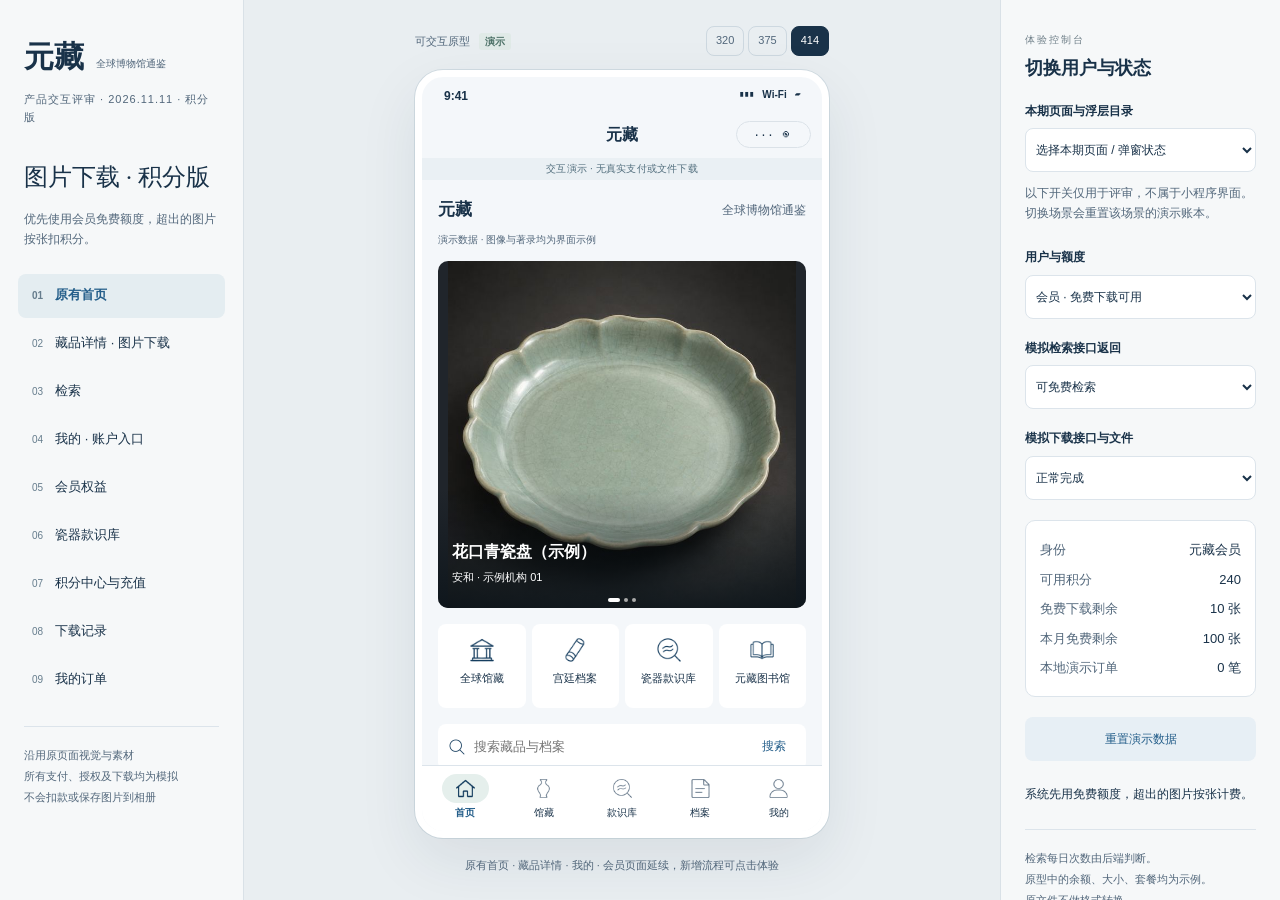
==== yuancang-points-marks/index.html @ 89948615 "Publish both Yuancang download and marks prototypes" ====
<!doctype html>
<html lang="zh-CN" data-edition="points">
<head>
  <meta charset="utf-8"><meta name="viewport" content="width=device-width,initial-scale=1,viewport-fit=cover">
  <title>元藏 · 下载与积分交互原型</title>
  <link rel="stylesheet" href="styles.css">
</head>
<body>
  <aside class="review-nav">
    <div class="brand">元藏<span>全球博物馆通鉴</span></div>
    <div class="edition">产品交互评审 · 2026.11.11 · 积分版</div>
    <h1>图片下载 · 积分版</h1>
    <p>优先使用会员免费额度，超出的图片按张扣积分。</p>
    <nav id="review-links" aria-label="原型页面"></nav>
    <div class="review-note">沿用原页面视觉与素材<br>所有支付、授权及下载均为模拟<br>不会扣款或保存图片到相册</div>
  </aside>
  <main class="preview-stage">
    <div class="stage-toolbar"><span>可交互原型 <b>演示</b></span><div class="widths" aria-label="预览宽度"><button data-width="320">320</button><button data-width="375">375</button><button data-width="414" class="selected">414</button></div><button class="mobile-settings" data-action="settings">切换状态</button></div>
    <div class="phone" id="phone">
      <div class="statusbar"><span>9:41</span><span class="status-signal">▮▮▮ &nbsp; Wi-Fi &nbsp; ▰</span></div>
      <header id="app-header"></header>
      <div class="prototype-ribbon">交互演示 · 无真实支付或文件下载</div>
      <div id="screen" class="screen" tabindex="-1"></div>
      <nav id="tabbar" aria-label="小程序导航"></nav>
      <div id="overlay-root"></div>
      <div id="toast" role="status" aria-live="polite"></div>
    </div>
    <div class="stage-caption">原有首页 · 藏品详情 · 我的 · 会员页面延续，新增流程可点击体验</div>
  </main>
  <aside class="review-panel">
    <div class="eyebrow">体验控制台</div><h2>切换用户与状态</h2>
    <label for="review-scene">本期页面与浮层目录</label><select id="review-scene"></select>


    <p>以下开关仅用于评审，不属于小程序界面。切换场景会重置该场景的演示账本。</p>
    <label for="scenario">用户与额度</label><select id="scenario">
      <option value="guest">未登录</option>
      <option value="paid">普通注册用户 · 积分足够</option><option value="poor">普通注册用户 · 积分不足</option>
      <option value="member-month">会员 · 本月免费已用完</option><option value="member-low">会员 · 日/月仅剩 1 张</option><option value="member-low-poor">会员 · 仅剩 1 张且积分不足</option><option value="member">会员 · 免费下载可用</option><option value="member-paid">会员 · 免费用完，积分足够</option><option value="member-poor">会员 · 免费用完，积分不足</option>
    </select>
    <label for="search-state">模拟检索接口返回</label><select id="search-state"><option value="free">可免费检索</option><option value="points">免费额度已用完</option><option value="error">接口获取失败</option><option value="empty">检索成功 · 暂无结果（免费）</option></select>
    <label for="download-state">模拟下载接口与文件</label><select id="download-state"><option value="success">正常完成</option><option value="partial">所选图片失败 · 本次不扣费</option><option value="unsupported">原文件无法保存 · 本次失败</option><option value="error">下载信息获取失败</option><option value="empty">暂无图片</option><option value="blocked">来源未开放下载</option><option value="settling">全部成功 · 结算回执延迟</option></select>
    <div id="account-summary" class="account-summary"></div>
    <button class="review-button" data-action="reset">重置演示数据</button>
    <div class="inspector" id="inspector"></div>
    <div class="review-note">检索每日次数由后端判断。<br>原型中的余额、大小、套餐均为示例。<br>原文件不做格式转换。</div>
  </aside>
  <script type="module" src="app.mjs"></script>
</body>
</html>
---- yuancang-points-marks/styles.css ----
:root{--ink:#193249;--muted:#52677b;--primary:#245e8a;--line:#dce4eb;--celadon:#789e95;--bg:#f4f7fa;--phone-width:414px;color:var(--ink);font-family:-apple-system,BlinkMacSystemFont,'PingFang SC','Microsoft YaHei',sans-serif;font-size:14px;line-height:1.65}
*{box-sizing:border-box}body{margin:0;background:#e9eef1;display:grid;grid-template-columns:244px minmax(360px,1fr) 280px;min-height:100vh}button,input,select{font:inherit}button{cursor:pointer;color:inherit;border:0;background:white;min-height:44px;border-radius:8px;padding:10px 14px;line-height:1.45}button:disabled{cursor:not-allowed;opacity:.5}button:focus-visible,a:focus-visible,input:focus-visible,select:focus-visible{outline:3px solid #739fbc;outline-offset:2px}input,select{border:1px solid var(--line);color:var(--ink);min-width:0;background:white;border-radius:8px;padding:10px 12px;min-height:44px}h1,h2,h3,p{margin:0}h2{font-size:20px;line-height:1.5}h3{font-size:16px}img{max-width:100%;display:block}a{color:var(--primary)}
.review-nav,.review-panel{padding:32px 24px;background:#f6f8f9;min-width:0}.review-nav{border-right:1px solid #d9e1e7}.brand{font-family:serif;font-size:30px;font-weight:600;display:flex;align-items:baseline;gap:12px}.brand span{font:10px sans-serif;color:var(--muted)}.edition{font-size:11px;letter-spacing:1px;margin:8px 0 32px;color:var(--muted)}.review-nav h1{font:24px/1.6 serif;margin-bottom:14px}.review-nav p,.review-panel p{font-size:12px;color:var(--muted);margin:12px 0 24px}.review-nav nav{display:grid;gap:4px;margin:24px -6px}.review-nav nav button{display:flex;align-items:center;text-align:left;gap:12px;background:transparent;font-size:13px}.review-nav nav button.selected{background:#e4edf1;color:var(--primary);font-weight:600}.review-nav nav small{font-size:10px;color:#667d8d}.review-note{font-size:11px;color:var(--muted);line-height:1.9;margin-top:24px;border-top:1px solid var(--line);padding-top:18px}.review-panel{border-left:1px solid #d9e1e7}.eyebrow{letter-spacing:2px;color:#71818a;font-size:10px;margin-bottom:6px}.review-panel h2{font-size:18px}.review-panel label{display:block;font-size:12px;margin:20px 0 7px;font-weight:600}.review-panel select{width:100%;font-size:12px;padding:10px 6px}.review-button{width:100%;background:#e7eff5;font-size:12px;color:var(--primary)}.account-summary{margin:20px 0;background:#fff;padding:14px;border:1px solid var(--line);border-radius:10px;font-size:12px}.account-summary .kv{padding:4px 0}.inspector{font-size:12px;margin-top:24px}.inspector ul{padding-left:16px;color:var(--muted)}.preview-stage{padding:26px 24px;display:flex;flex-direction:column;align-items:center;min-width:0}.stage-toolbar{display:flex;gap:12px;align-items:center;justify-content:space-between;width:min(100%,var(--phone-width));font-size:11px;color:var(--muted);margin-bottom:14px}.stage-toolbar b{background:#e0eae7;color:#4b7066;font-size:10px;padding:3px 6px;border-radius:3px;margin-left:6px}.widths{display:flex;gap:4px}.widths button{padding:4px 9px;min-height:30px;font-size:11px;background:transparent;border:1px solid #cdd8e0}.widths button.selected{background:var(--ink);color:white;border-color:var(--ink)}.mobile-settings{display:none}.stage-caption{font-size:11px;color:var(--muted);margin-top:18px;text-align:center;max-width:414px}
.phone{width:var(--phone-width);height:min(850px,calc(100vh - 126px));min-height:570px;background:var(--bg);border-radius:28px;border:7px solid #fff;box-shadow:0 22px 60px #19324916,0 0 0 1px #d1dce2;position:relative;display:flex;flex-direction:column;overflow:hidden;isolation:isolate}.statusbar{display:flex;justify-content:space-between;padding:10px 22px 5px;font-size:12px;font-weight:600;flex-shrink:0}.status-signal{font-size:10px}.app-nav{height:46px;display:grid;grid-template-columns:80px 1fr 80px;align-items:center;padding:0 6px;gap:3px;flex-shrink:0}.nav-title{text-align:center;font-size:16px;font-weight:600;white-space:nowrap;overflow:hidden;text-overflow:ellipsis}.nav-left{display:flex}.icon-button{width:36px;min-height:44px;padding:10px 8px;display:flex;align-items:center;justify-content:center;background:transparent;flex-shrink:0}.capsule{border:1px solid #dbe2e8;border-radius:18px;font-size:14px;letter-spacing:3px;padding:1px 7px;text-align:center;margin-right:5px}.prototype-ribbon{color:#536f7e;background:#eaf0f4;font-size:10px;text-align:center;padding:3px 5px;flex-shrink:0;letter-spacing:.2px}.screen{flex:1;overflow:auto;min-height:0;overscroll-behavior:contain;scrollbar-width:thin}.page{padding:16px 16px 28px;overflow-wrap:anywhere}.icon{width:22px;height:22px;object-fit:contain;flex-shrink:0}.row{display:flex;align-items:center;gap:10px}.between{justify-content:space-between}.flex{flex:1;min-width:0}.gap{margin-top:16px}.small-gap{margin-top:8px}.muted,.caption{color:var(--muted)}.caption{font-size:12px;line-height:1.6}.micro{font-size:10px;color:var(--muted)}.heading{font-size:17px;font-weight:600}.title{font-size:21px;line-height:1.5;font-weight:600}.lead{font:28px/1.5 serif}.panel{border-radius:12px;background:white;padding:16px}.primary{background:var(--primary);color:#fff}.secondary{background:#e7eff5;color:var(--primary)}.plain{background:transparent}.danger{color:#a33335;background:#fff1f1}.block{width:100%}.small{font-size:12px;min-height:40px;padding:8px 12px}.button-row{display:flex;gap:10px}.button-row>button{flex:1;min-width:0}.button-row .icon{width:18px;height:18px}.button-with-icon{display:flex;align-items:center;justify-content:center;gap:6px}.divider{height:1px;background:var(--line);margin:16px 0}.tag{font-size:11px;color:var(--primary);background:#e9f0f6;padding:3px 9px;border-radius:20px;display:inline-flex;align-items:center;gap:5px}.tag.green{color:#416b60;background:#e7f0ec}.tag.warn{color:#825e2c;background:#f8efe1}.clamp2{display:-webkit-box;-webkit-line-clamp:2;-webkit-box-orient:vertical;overflow:hidden}.notice{font-size:12px;line-height:1.7;background:#edf2f6;color:#486176;border-radius:8px;padding:12px}.notice.warm{background:#f6f2e9;color:#79623d}.inline-link{color:var(--primary);background:transparent;font-size:12px;padding:6px 0}.kv{display:flex;justify-content:space-between;gap:16px;padding:9px 0;font-size:13px}.kv>span:first-child{color:var(--muted);flex-shrink:0}.kv>span:last-child{text-align:right;overflow-wrap:anywhere}.fields .kv{border-bottom:1px solid var(--line)}.fields .kv>span:first-child{width:65px}.fields .kv>span:last-child{text-align:left;flex:1}.section-head{display:flex;align-items:center;justify-content:space-between;margin:22px 0 12px}.section-head h3{font-size:15px}.empty{padding:44px 12px;text-align:center;color:var(--muted)}.empty .icon{margin:0 auto 16px;width:40px;height:40px;opacity:.6}.empty h3{color:var(--ink);font-size:16px;margin-bottom:6px}.empty button{margin-top:20px}.badge{font-size:10px;background:#e5eeeb;color:#426c60;border-radius:4px;padding:2px 5px}.tabs{display:flex;border-bottom:1px solid var(--line);gap:4px}.tabs button{background:transparent;border-radius:0;flex:1;min-width:0;font-size:13px;padding:10px 5px;position:relative}.tabs button.active{color:var(--primary);font-weight:600}.tabs button.active:after{content:'';height:2px;background:var(--primary);position:absolute;bottom:0;left:20%;right:20%}.sticky-action{position:sticky;bottom:0;padding:12px 16px max(12px,env(safe-area-inset-bottom));border-top:1px solid var(--line);background:#f9fbfc;z-index:2}.sticky-action .caption{margin-bottom:8px}.sticky-action button{width:100%}
#tabbar{flex-shrink:0;background:#fff;border-top:1px solid var(--line);display:flex;padding:4px 4px 10px;z-index:3}#tabbar:empty{display:none}#tabbar button{flex:1;display:flex;flex-direction:column;align-items:center;gap:3px;padding:4px 0 0;border-radius:0;font-size:10px;background:transparent}#tabbar .icon-wrap{padding:3px 12px;border-radius:15px}#tabbar .active{color:var(--primary);font-weight:600}#tabbar .active .icon-wrap{background:#e5efec}#tabbar .icon{width:23px;height:23px}
.hero{position:relative;background:#20252b;aspect-ratio:1.06;border-radius:10px;overflow:hidden;margin:12px 0}.hero>img{width:100%;height:100%;object-fit:contain}.hero-caption{position:absolute;bottom:0;left:0;right:0;color:white;background:linear-gradient(transparent,#0c141ad9);padding:50px 14px 20px}.hero-caption strong{display:block;font-size:16px}.hero-caption span{font-size:11px}.hero-dots{position:absolute;bottom:6px;left:0;right:0;display:flex;gap:4px;justify-content:center}.hero-dots i{width:4px;height:4px;border-radius:10px;background:#aaa}.hero-dots i:first-child{width:12px;background:white}.entries{display:grid;grid-template-columns:repeat(4,minmax(0,1fr));gap:6px;margin:16px 0}.entry{display:flex;flex-direction:column;align-items:center;gap:7px;padding:12px 2px;font-size:11px;position:relative;min-height:84px}.entry .icon{width:28px;height:28px}.entry small{font-size:9px;color:#726647}.searchbar{display:flex;background:white;border-radius:8px;align-items:center;padding:0 9px;border:1px solid transparent}.searchbar input{border:0;flex:1;width:0;padding:8px;background:transparent;font-size:13px}.searchbar button{padding:6px;min-width:44px;font-size:12px;color:var(--primary)}.searchbar .icon{width:18px;height:18px}.words{display:flex;gap:8px;align-items:center;margin:8px 0 14px}.words button{font-size:11px;color:var(--primary);background:#e8eff5;border-radius:20px;min-height:32px;padding:4px 14px}.value-card{border:1px solid #cbd6d9;border-radius:12px;background:#fbfcfa;padding:18px;overflow:hidden}.value-top{min-height:126px;position:relative}.value-top img{position:absolute;width:150px;right:-14px;top:-5px;opacity:.65}.value-brand{font:600 20px serif;position:relative}.value-title{font:600 25px/1.45 serif;margin-top:12px;position:relative}.metrics{display:grid;grid-template-columns:1fr 1fr;border-top:1px solid #c7d6d4;margin-top:12px}.metric{text-align:center;display:flex;flex-direction:column;padding:14px 4px;border-bottom:1px solid #c7d6d4;font-size:12px}.metric:nth-child(odd){border-right:1px solid #c7d6d4}.metric strong{font:600 25px/1.4 serif}.member-card{margin-top:14px}.member-card button{flex-shrink:0}.card-grid{display:grid;grid-template-columns:repeat(2,minmax(0,1fr));gap:12px}.collection-card{padding:0;text-align:left;overflow:hidden;border-radius:9px;min-width:0}.collection-card .media{aspect-ratio:1;position:relative;background:#e8eff5}.collection-card .media img{width:100%;height:100%;object-fit:cover}.collection-card .body{padding:10px 9px}.collection-card .body strong{font-size:13px;line-height:1.5;min-height:39px}.collection-card .body p{font-size:10px;color:var(--muted);margin:5px 0}.collection-card .tag{font-size:10px;padding:2px 8px}.filter-row{display:flex;gap:4px;margin:10px 0;align-items:center}.filter-row button{font-size:11px;background:transparent;padding:8px 5px;flex:1;white-space:nowrap}.filter-row .icon{width:16px;height:16px}.results-note{font-size:11px;color:var(--muted);margin:12px 0;display:flex;justify-content:space-between;align-items:center}.results-note button{padding:4px;min-height:32px;font-size:11px;background:transparent}.detail-photo{aspect-ratio:1;background:#20252b;border-radius:8px;overflow:hidden;position:relative;display:flex;align-items:center;justify-content:center}.detail-photo>img{width:100%;height:100%;object-fit:contain}.detail-photo button{position:absolute;bottom:10px;right:10px;border:1px solid #ffffff66;color:white;background:#18252cbd;font-size:11px;min-height:36px;padding:8px 12px}.thumbnails{display:flex;gap:10px;margin:14px 0}.thumb{padding:0;background:transparent;width:64px;font-size:10px;overflow:hidden;border:1px solid transparent;border-radius:5px}.thumb.selected{border-color:var(--primary)}.thumb img{aspect-ratio:1;object-fit:cover}.thumb span{display:block;padding:3px}.download-entry{background:#e7eff5;border:1px solid #d4e2ed;border-radius:10px;padding:12px 14px;width:100%;text-align:left;display:flex;justify-content:space-between;align-items:center;gap:10px;margin:18px 0}.download-entry strong{font-size:15px}.download-entry .caption{font-size:11px;margin-top:3px}.download-symbol{width:23px;height:23px;flex-shrink:0}.lock-gate{background:#e7eff5;border-radius:10px;text-align:center;padding:20px 12px;margin-top:18px}.lock-gate .icon{margin:0 auto 8px}.lock-gate button{margin-top:12px}.avatar{width:48px;height:48px;background:#e9f0f5;border-radius:50%;display:grid;place-items:center}.avatar .icon{width:30px;height:30px}.asset-card{background:white;border:1px solid #dce6ec;border-radius:12px;padding:18px;margin-top:16px}.balance{font-family:Georgia,serif;font-size:36px;line-height:1.2;font-weight:500;overflow-wrap:anywhere}.balance small{font:12px sans-serif;color:var(--muted)}.asset-card .balance{margin:9px 0}.quota-line{border-top:1px solid var(--line);padding-top:12px;margin-top:12px;font-size:12px}.menu-row{display:flex;align-items:center;justify-content:space-between;width:100%;border-bottom:1px solid var(--line);padding:13px 0;background:transparent;border-radius:0;text-align:left;font-size:14px}.menu-row:last-child{border-bottom:0}.menu-row .icon{width:16px;height:16px}.ledger-row{display:flex;gap:12px;padding:16px 0;border-bottom:1px solid var(--line);align-items:flex-start;font-size:13px}.ledger-row .amount{font-weight:600;white-space:nowrap}.ledger-row .positive{color:#527f6e}.ledger-row .caption{font-size:10px;margin-top:3px}.recharge-grid{display:grid;grid-template-columns:repeat(3,minmax(0,1fr));gap:10px;margin:20px 0 16px}.recharge-choice{border:1px solid var(--line);padding:16px 4px;text-align:center}.recharge-choice strong{display:block;font-size:23px;font-family:Georgia,serif;font-weight:500}.recharge-choice small{font-size:10px;display:block;margin-top:4px;color:var(--muted)}.recharge-choice.active{border-color:var(--primary);background:#edf3f7;box-shadow:inset 0 0 0 1px var(--primary)}.input-label{display:block;font-size:13px;margin:14px 0 8px}.custom-amount{display:flex;gap:12px;align-items:center;border:1px solid var(--line);background:white;border-radius:8px;padding:0 14px}.custom-amount input{flex:1;width:0;border:0;padding-left:0}.form-error{font-size:12px;color:#a33335;min-height:22px;margin-top:6px}.agreement-check{display:flex;align-items:flex-start;gap:8px;font-size:12px;margin-top:20px;color:var(--muted)}.agreement-check input{min-height:20px;flex-shrink:0;width:18px;height:18px;margin:2px 0;accent-color:var(--primary)}.agreement-check button{display:inline;min-height:0;padding:0;background:transparent;color:var(--primary);font-size:12px}.benefits-grid{display:grid;grid-template-columns:1.2fr 1fr 1fr;gap:8px;padding:12px 0;border-bottom:1px solid var(--line);align-items:center;font-size:12px}.benefits-grid span:last-child{color:var(--primary)}.benefits-grid.header{font-weight:600;font-size:12px}.plan{width:100%;padding:16px;text-align:left;border:1px solid transparent;margin-top:12px}.plan.active{border-color:var(--primary);background:#fafdff}.plan-price{font:30px Georgia,serif;margin:10px 0}.circle-check{width:20px;height:20px;border:1px solid #c7d4de;border-radius:50%;text-align:center;font-size:12px}.plan.active .circle-check{background:var(--primary);color:white;border-color:var(--primary)}.order-card,.task-card{margin-top:12px;background:white;border-radius:10px;padding:16px}.order-card h3{font-size:14px}.order-card .kv{padding:5px 0;font-size:12px}.order-card .caption{font-size:10px}.order-card button{margin-top:10px;width:100%;font-size:12px;background:#f0f5f8}.result-mark{margin:22px auto 18px;width:58px;height:58px;border-radius:50%;background:#e4eeea;display:grid;place-items:center;color:#50786b;font-size:28px}.result-mark.error{background:#fae9e8;color:#a45a50}.result-mark.pending{background:#e7eff5;color:var(--primary)}.result-title{text-align:center;margin-bottom:8px}.result-description{text-align:center;color:var(--muted);font-size:13px;margin-bottom:24px}.progress-track{height:7px;background:#e5edf1;border-radius:9px;overflow:hidden;margin:12px 0}.progress-fill{height:100%;background:var(--primary);border-radius:9px;transition:width .18s linear}.progress-fill.failed{background:#b27b5c}.task-thumb{width:48px;height:48px;object-fit:cover;border-radius:6px}.file-row{padding:12px 0;border-bottom:1px solid var(--line);font-size:12px;display:flex;gap:12px;align-items:center}.file-row .file-format{width:38px;padding:9px 0;border-radius:5px;background:#edf2f6;text-align:center;font-size:10px}.file-row .caption{font-size:10px}.progress-number{font:38px/1.3 Georgia,serif}.progress-number small{font:15px sans-serif}.task-footer{font-size:11px;margin-top:12px;color:var(--muted)}.viewer{background:#17232b;min-height:100%;color:white;padding:18px 0;text-align:center}.viewer-image{overflow:auto;height:390px;display:flex;align-items:center;justify-content:center}.viewer-image img{max-width:none;width:100%;object-fit:contain}.viewer .caption{color:#c7d5df}.viewer button{background:#ffffff1c;color:#fff;margin:12px 4px}.saved-label{color:#4f7b6f;font-size:11px}.archive-item{margin-top:12px}.archive-item h3{font-size:15px}.archive-item p{font-size:12px;color:var(--muted);margin:8px 0}
.overlay{position:absolute;inset:0;background:#142c4266;z-index:10;display:flex;align-items:flex-end;justify-content:center;padding-top:50px}.overlay.center{align-items:center;padding:18px}.sheet{background:#fff;border-radius:18px 18px 0 0;width:100%;max-height:100%;display:flex;flex-direction:column;box-shadow:0 -8px 32px #19324915;overflow:hidden;animation:sheet-in .18s ease-out}.sheet-header{display:flex;align-items:center;justify-content:space-between;padding:16px 16px 10px;gap:10px;flex-shrink:0}.sheet-header h2{font-size:18px}.sheet-header .icon-button{margin:-6px -6px -6px 0}.sheet-body{padding:0 20px 20px;overflow:auto;min-height:0}.sheet-footer{padding:12px 20px max(18px,env(safe-area-inset-bottom));border-top:1px solid var(--line);background:#fff;flex-shrink:0}.sheet-footer>button{width:100%}.modal{border-radius:16px;max-height:100%;width:100%;background:#fff;box-shadow:0 8px 32px #1932491f;overflow:auto}.modal .sheet-body{font-size:13px}.modal .sheet-footer{padding:14px 16px 18px}.quote-object{display:flex;align-items:center;gap:12px;background:#f4f7fa;padding:10px;border-radius:8px;margin:2px 0 12px}.quote-object img{width:50px;height:50px;object-fit:cover;border-radius:5px}.quote-object strong{font-size:13px;line-height:1.5}.quote-object .caption{font-size:11px}.quote-price{display:flex;justify-content:space-between;align-items:baseline;border-top:1px solid var(--line);padding:14px 0;margin-top:8px}.quote-price strong{font:28px Georgia,serif}.quote-price small{font:12px sans-serif}.sheet .notice{margin-top:12px}.sheet .caption{font-size:11px}.authorization-symbol{margin:8px auto 16px;width:54px;height:54px;display:grid;place-items:center;background:#edf3f7;border-radius:14px}.authorization-symbol .icon{width:30px;height:30px}#toast{position:absolute;left:20px;right:20px;bottom:94px;margin:auto;max-width:310px;width:max-content;background:#172e43ec;color:white;border-radius:9px;padding:10px 16px;font-size:12px;z-index:30;text-align:center;pointer-events:none;display:none}#toast.show{display:block}.spinner{width:22px;height:22px;border:2px solid #d6e1e7;border-top-color:var(--primary);border-radius:50%;animation:spin .8s linear infinite;margin:0 auto 12px}.loading-box{text-align:center;padding:30px 12px;color:var(--muted);font-size:13px}.filter-section{margin:18px 0}.filter-options{display:grid;grid-template-columns:repeat(3,minmax(0,1fr));gap:8px;margin-top:10px}.filter-options button{background:#f2f6f9;font-size:12px;padding:10px 3px}.filter-options button.active{background:#e4eef3;border:1px solid var(--primary);color:var(--primary)}.selected-tags{display:flex;flex-wrap:wrap;gap:6px;margin:10px 0}.selected-tags button{min-height:30px}.alphabet-list{display:grid;grid-template-columns:28px 1fr;gap:8px;max-height:230px;overflow:auto}.alphabet-index{display:flex;flex-direction:column;gap:2px;position:sticky;top:0;align-self:start}.alphabet-index button{padding:0;min-height:30px;color:var(--primary);font-size:11px;background:#eaf1f5}.check-option{display:flex;width:100%;align-items:center;justify-content:space-between;padding:12px 4px;border-bottom:1px solid var(--line);border-radius:0;text-align:left;font-size:12px}.check-option input{width:17px;height:17px;min-height:0;accent-color:var(--primary);pointer-events:none}.letter-heading{font-size:12px;color:#7a8b97;padding:5px 0}.screen:has(.viewer){background:#17232b}.review-panel.mobile-open{display:block;position:fixed;inset:0 0 0 auto;width:min(330px,100%);overflow:auto;z-index:100;box-shadow:-40px 0 0 100vw #182c4466}.review-panel.mobile-open:before{content:'点击「切换状态」关闭';font-size:11px;color:var(--muted)}
/* Progress updates must not replay entry animations or move the review workspace. */
.sheet{animation:none}
@media(min-width:651px){body{height:100vh;overflow:hidden}.review-nav,.review-panel{height:100vh;overflow:auto}.preview-stage{height:100vh}.phone{min-height:0;flex-shrink:1}.stage-toolbar,.stage-caption{flex-shrink:0}}
@keyframes spin{to{transform:rotate(360deg)}}@media(prefers-reduced-motion:reduce){*{animation:none!important;transition:none!important}}
@media(max-width:1120px){body{grid-template-columns:200px minmax(340px,1fr) 240px}.review-nav,.review-panel{padding:24px 18px}.review-nav h1{font-size:21px}.preview-stage{padding:20px 14px}.brand{font-size:26px;display:block}.brand span{display:block}.phone{height:calc(100vh - 116px)}}
@media(max-width:900px){body{grid-template-columns:minmax(340px,1fr) 250px}.review-nav{display:none}.phone{height:calc(100vh - 116px)}}
@media(max-width:650px){body{display:block;background:var(--bg)}.review-panel{display:none}.preview-stage{padding:0}.stage-toolbar{width:100%;padding:6px 12px;margin:0;height:42px;background:#e9eff3}.widths{display:none}.mobile-settings{display:block;min-height:30px;font-size:11px;padding:5px 8px;background:#dce7ee}.phone{width:100%;height:calc(100dvh - 42px);min-height:0;border:0;border-radius:0;box-shadow:none}.stage-caption{display:none}.statusbar{display:none}.page{padding-top:14px}.review-panel.mobile-open{padding-top:52px}.mobile-settings{position:relative;z-index:101}.overlay{padding-top:25px}}
.image-package-link{display:block;font-size:12px;margin-top:10px;padding:10px;background:#e7eff5;border-radius:8px;text-align:center;text-decoration:none}
/* Export mode renders complete pages at 414 CSS px / 2x raster density. */
body.capture-mode{display:block;width:414px;height:auto;overflow:visible;background:var(--bg);zoom:2}
.capture-mode .review-nav,.capture-mode .review-panel,.capture-mode .stage-toolbar,.capture-mode .stage-caption{display:none!important}
.capture-mode .preview-stage{display:block;padding:0;width:414px;height:auto}
.capture-mode .phone{width:414px;min-height:896px;height:auto;max-height:none;border:0;border-radius:0;box-shadow:none;display:flex;overflow:hidden}
.capture-mode .statusbar{display:flex}.capture-mode .screen{overflow:visible;flex:none;min-height:680px}.capture-mode .page{padding:20px 20px 28px}
.capture-mode .sticky-action{position:static}.capture-mode #tabbar{margin-top:auto}
.capture-mode #capture-label{font-size:11px;line-height:1.5;padding:12px 20px;color:#52677b;background:#e6edf2;border-bottom:1px solid #d5dfe6}
.capture-overlay .phone{height:896px;min-height:896px}.capture-overlay .screen{overflow:hidden;height:780px;flex:1}
.capture-overlay .overlay{padding-top:70px}.capture-overlay .sheet,.capture-overlay .modal{max-height:none;flex-shrink:0}
.capture-overlay .sheet-body{overflow:visible;flex-shrink:0}.capture-mode #toast{display:none!important}
.capture-mode :focus-visible{outline:none}
.capture-mode.capture-toast #toast.show{display:block!important}
.download-modes{display:grid;grid-template-columns:1fr 1fr;gap:8px}
.download-modes button{border:1px solid #d5dfe6;background:#f5f8fa;color:#52677b;font-size:13px;padding:12px 6px}
.download-modes button.active{border-color:#254b69;background:#e7eff5;color:#183b56;font-weight:600}
.image-picker{display:grid;gap:10px;margin:12px 0}
.pick-image{display:flex;align-items:center;gap:12px;border:1px solid #d5dfe6;border-radius:10px;padding:10px;cursor:pointer;background:#fff}
.pick-image.checked{border-color:#254b69;background:#f3f7fa}
.pick-image>img{width:64px;height:70px;object-fit:contain;background:#f3f5f6;border-radius:5px;flex-shrink:0}
.pick-info{display:flex;flex-direction:column;gap:3px;min-width:0;flex:1}
.pick-info strong{font-size:13px;overflow-wrap:anywhere}
.pick-image input{width:22px;height:22px;flex-shrink:0;accent-color:#254b69}
.pick-image.unavailable{background:#f0f1f2;color:#89929a;cursor:not-allowed}
.pick-image.unavailable img{filter:grayscale(1);opacity:.45}
.quota-summary .kv{padding:4px 0;font-size:12px}
.quota-summary .form-error:empty{display:none}
.sheet-footer .primary.block{margin-top:10px}
.download-modes button:disabled{opacity:.4;cursor:not-allowed}
.quota-counts{display:flex;flex-wrap:wrap;gap:4px 16px;margin:5px 0 8px;font-size:13px;line-height:1.5}
.quota-counts span{white-space:nowrap}
.marks-frame{display:block;width:100%;height:100%;border:0}
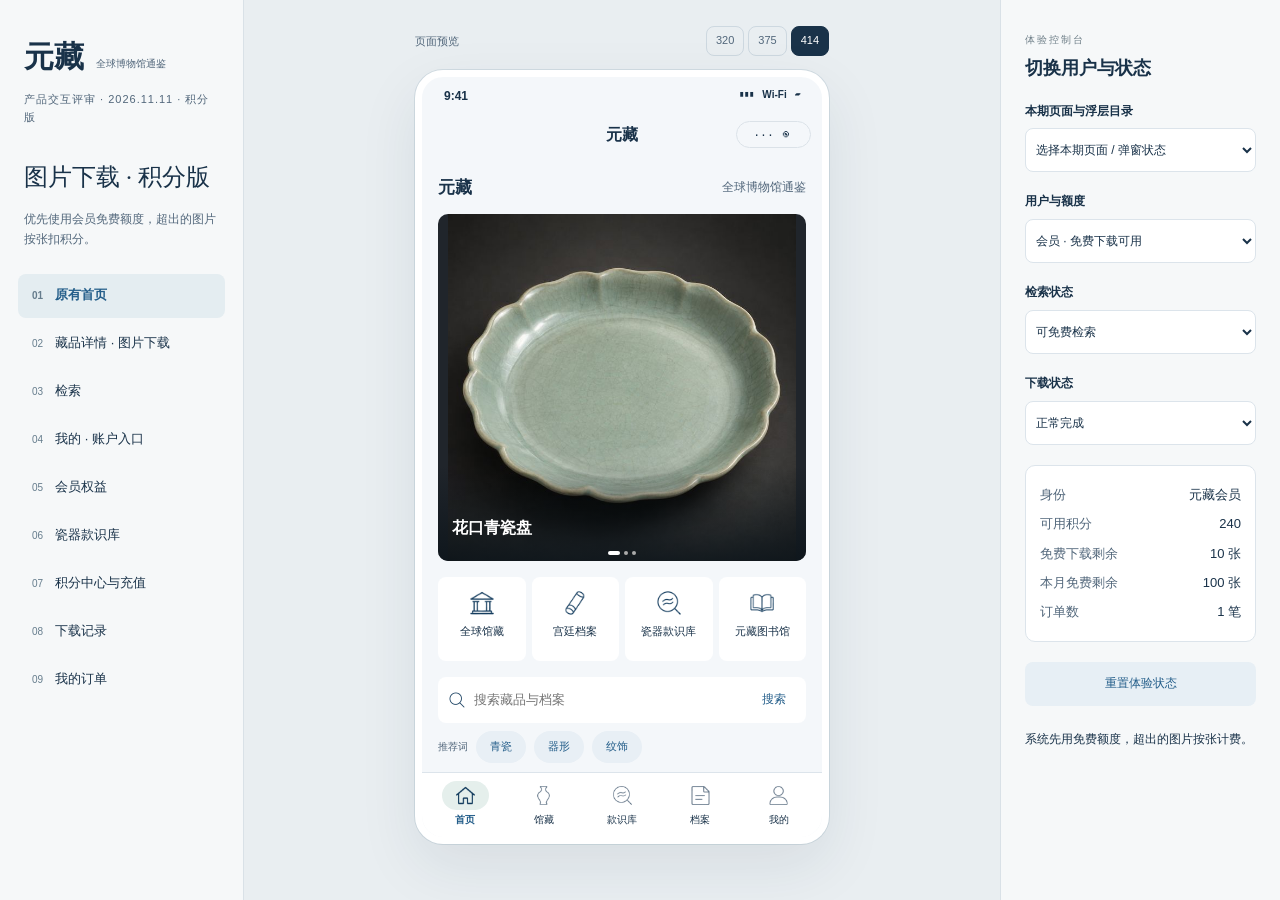
==== commit 8660bf37: "Refine product copy and add marks library visibility controls" ====
--- a/yuancang-points-marks/index.html
+++ b/yuancang-points-marks/index.html
@@ -1,50 +1,45 @@
-<!doctype html>
-<html lang="zh-CN" data-edition="points">
-<head>
-  <meta charset="utf-8"><meta name="viewport" content="width=device-width,initial-scale=1,viewport-fit=cover">
-  <title>元藏 · 下载与积分交互原型</title>
-  <link rel="stylesheet" href="styles.css">
-</head>
-<body>
-  <aside class="review-nav">
-    <div class="brand">元藏<span>全球博物馆通鉴</span></div>
-    <div class="edition">产品交互评审 · 2026.11.11 · 积分版</div>
-    <h1>图片下载 · 积分版</h1>
-    <p>优先使用会员免费额度，超出的图片按张扣积分。</p>
-    <nav id="review-links" aria-label="原型页面"></nav>
-    <div class="review-note">沿用原页面视觉与素材<br>所有支付、授权及下载均为模拟<br>不会扣款或保存图片到相册</div>
-  </aside>
-  <main class="preview-stage">
-    <div class="stage-toolbar"><span>可交互原型 <b>演示</b></span><div class="widths" aria-label="预览宽度"><button data-width="320">320</button><button data-width="375">375</button><button data-width="414" class="selected">414</button></div><button class="mobile-settings" data-action="settings">切换状态</button></div>
-    <div class="phone" id="phone">
-      <div class="statusbar"><span>9:41</span><span class="status-signal">▮▮▮ &nbsp; Wi-Fi &nbsp; ▰</span></div>
-      <header id="app-header"></header>
-      <div class="prototype-ribbon">交互演示 · 无真实支付或文件下载</div>
-      <div id="screen" class="screen" tabindex="-1"></div>
-      <nav id="tabbar" aria-label="小程序导航"></nav>
-      <div id="overlay-root"></div>
-      <div id="toast" role="status" aria-live="polite"></div>
-    </div>
-    <div class="stage-caption">原有首页 · 藏品详情 · 我的 · 会员页面延续，新增流程可点击体验</div>
-  </main>
-  <aside class="review-panel">
-    <div class="eyebrow">体验控制台</div><h2>切换用户与状态</h2>
-    <label for="review-scene">本期页面与浮层目录</label><select id="review-scene"></select>
-
-
-    <p>以下开关仅用于评审，不属于小程序界面。切换场景会重置该场景的演示账本。</p>
-    <label for="scenario">用户与额度</label><select id="scenario">
-      <option value="guest">未登录</option>
-      <option value="paid">普通注册用户 · 积分足够</option><option value="poor">普通注册用户 · 积分不足</option>
-      <option value="member-month">会员 · 本月免费已用完</option><option value="member-low">会员 · 日/月仅剩 1 张</option><option value="member-low-poor">会员 · 仅剩 1 张且积分不足</option><option value="member">会员 · 免费下载可用</option><option value="member-paid">会员 · 免费用完，积分足够</option><option value="member-poor">会员 · 免费用完，积分不足</option>
-    </select>
-    <label for="search-state">模拟检索接口返回</label><select id="search-state"><option value="free">可免费检索</option><option value="points">免费额度已用完</option><option value="error">接口获取失败</option><option value="empty">检索成功 · 暂无结果（免费）</option></select>
-    <label for="download-state">模拟下载接口与文件</label><select id="download-state"><option value="success">正常完成</option><option value="partial">所选图片失败 · 本次不扣费</option><option value="unsupported">原文件无法保存 · 本次失败</option><option value="error">下载信息获取失败</option><option value="empty">暂无图片</option><option value="blocked">来源未开放下载</option><option value="settling">全部成功 · 结算回执延迟</option></select>
-    <div id="account-summary" class="account-summary"></div>
-    <button class="review-button" data-action="reset">重置演示数据</button>
-    <div class="inspector" id="inspector"></div>
-    <div class="review-note">检索每日次数由后端判断。<br>原型中的余额、大小、套餐均为示例。<br>原文件不做格式转换。</div>
-  </aside>
-  <script type="module" src="app.mjs"></script>
-</body>
-</html>
+<!doctype html>
+<html lang="zh-CN" data-edition="points">
+<head>
+  <meta charset="utf-8"><meta name="viewport" content="width=device-width,initial-scale=1,viewport-fit=cover">
+  <title>元藏 · 全球博物馆通鉴</title>
+  <link rel="stylesheet" href="styles.css">
+</head>
+<body>
+  <aside class="review-nav">
+    <div class="brand">元藏<span>全球博物馆通鉴</span></div>
+    <div class="edition">产品交互评审 · 2026.11.11 · 积分版</div>
+    <h1>图片下载 · 积分版</h1>
+    <p>优先使用会员免费额度，超出的图片按张扣积分。</p>
+    <nav id="review-links" aria-label="页面目录"></nav>
+  </aside>
+  <main class="preview-stage">
+    <div class="stage-toolbar"><span>页面预览</span><div class="widths" aria-label="预览宽度"><button data-width="320">320</button><button data-width="375">375</button><button data-width="414" class="selected">414</button></div><button class="mobile-settings" data-action="settings">切换状态</button></div>
+    <div class="phone" id="phone">
+      <div class="statusbar"><span>9:41</span><span class="status-signal">▮▮▮ &nbsp; Wi-Fi &nbsp; ▰</span></div>
+      <header id="app-header"></header>
+      <div id="screen" class="screen" tabindex="-1"></div>
+      <nav id="tabbar" aria-label="小程序导航"></nav>
+      <div id="overlay-root"></div>
+      <div id="toast" role="status" aria-live="polite"></div>
+    </div>
+  </main>
+  <aside class="review-panel">
+    <div class="eyebrow">体验控制台</div><h2>切换用户与状态</h2>
+    <label for="review-scene">本期页面与浮层目录</label><select id="review-scene"></select>
+
+
+    <label for="scenario">用户与额度</label><select id="scenario">
+      <option value="guest">未登录</option>
+      <option value="paid">普通注册用户 · 积分足够</option><option value="poor">普通注册用户 · 积分不足</option>
+      <option value="member-month">会员 · 本月免费已用完</option><option value="member-low">会员 · 日/月仅剩 1 张</option><option value="member-low-poor">会员 · 仅剩 1 张且积分不足</option><option value="member">会员 · 免费下载可用</option><option value="member-paid">会员 · 免费用完，积分足够</option><option value="member-poor">会员 · 免费用完，积分不足</option>
+    </select>
+    <label for="search-state">检索状态</label><select id="search-state"><option value="free">可免费检索</option><option value="points">免费额度已用完</option><option value="error">接口获取失败</option><option value="empty">检索成功 · 暂无结果（免费）</option></select>
+    <label for="download-state">下载状态</label><select id="download-state"><option value="success">正常完成</option><option value="partial">所选图片失败 · 本次不扣费</option><option value="unsupported">原文件无法保存 · 本次失败</option><option value="error">下载信息获取失败</option><option value="empty">暂无图片</option><option value="blocked">来源未开放下载</option><option value="settling">全部成功 · 结算回执延迟</option></select>
+    <div id="account-summary" class="account-summary"></div>
+    <button class="review-button" data-action="reset">重置体验状态</button>
+    <div class="inspector" id="inspector"></div>
+  </aside>
+  <script type="module" src="app.mjs?v=5"></script>
+</body>
+</html>
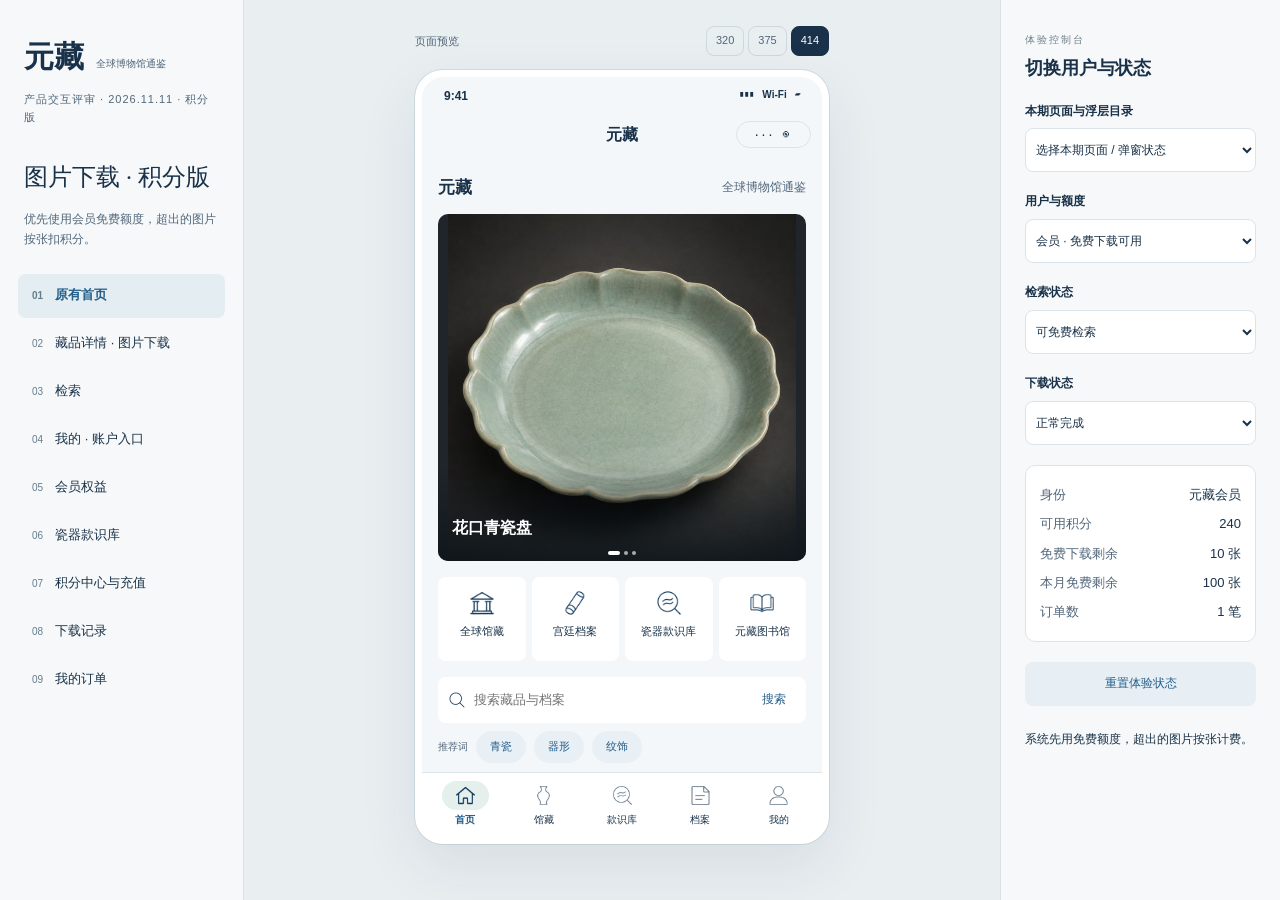
==== commit 0df15529: "Unify marks library cards and add collection search" ====
--- a/yuancang-points-marks/index.html
+++ b/yuancang-points-marks/index.html
@@ -40,6 +40,6 @@
     <button class="review-button" data-action="reset">重置体验状态</button>
     <div class="inspector" id="inspector"></div>
   </aside>
-  <script type="module" src="app.mjs?v=5"></script>
+  <script type="module" src="app.mjs?v=6"></script>
 </body>
 </html>
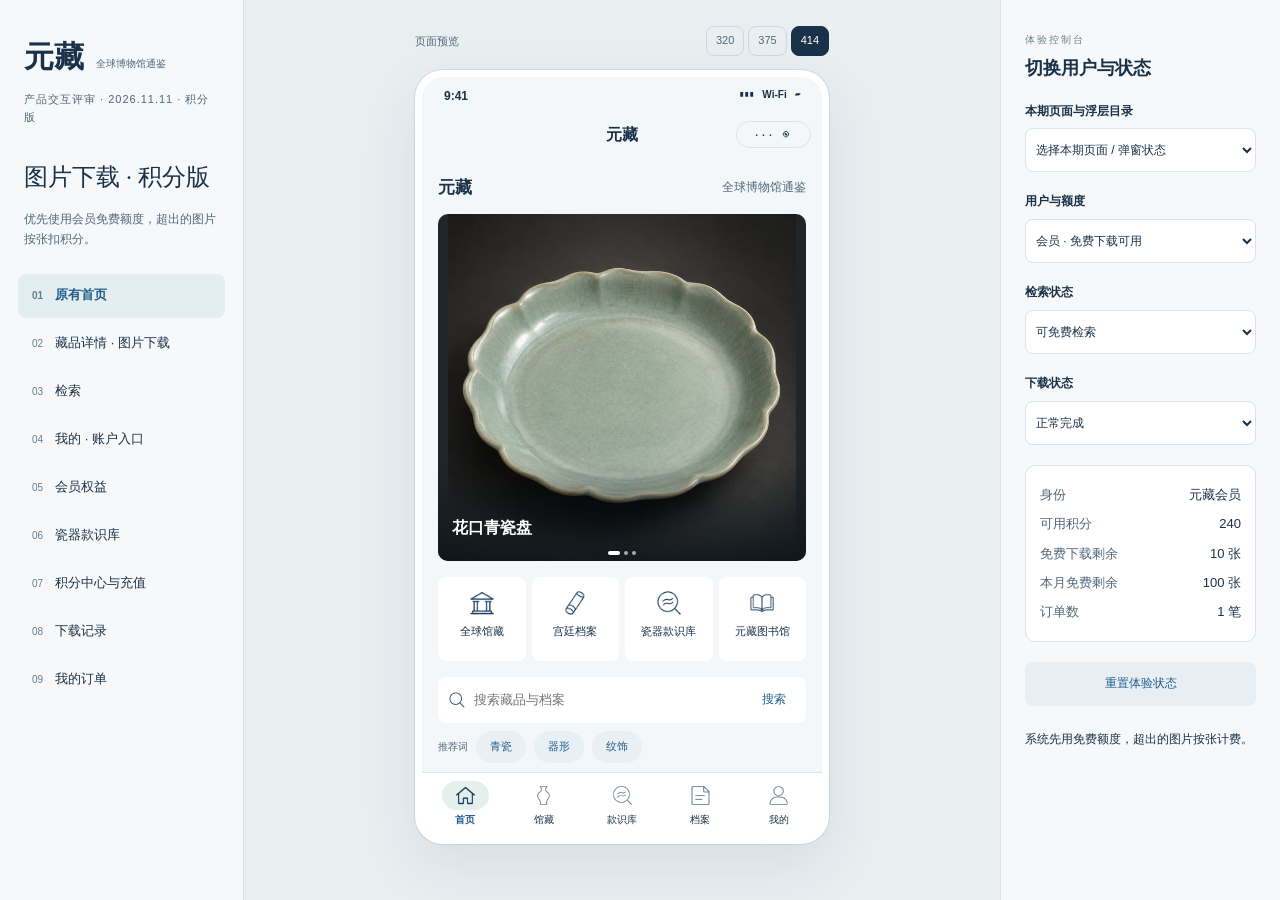
==== commit e165e8c9: "Show available script, frame and color tags on mark photos" ====
--- a/yuancang-points-marks/index.html
+++ b/yuancang-points-marks/index.html
@@ -40,6 +40,6 @@
     <button class="review-button" data-action="reset">重置体验状态</button>
     <div class="inspector" id="inspector"></div>
   </aside>
-  <script type="module" src="app.mjs?v=6"></script>
+  <script type="module" src="app.mjs?v=7"></script>
 </body>
 </html>
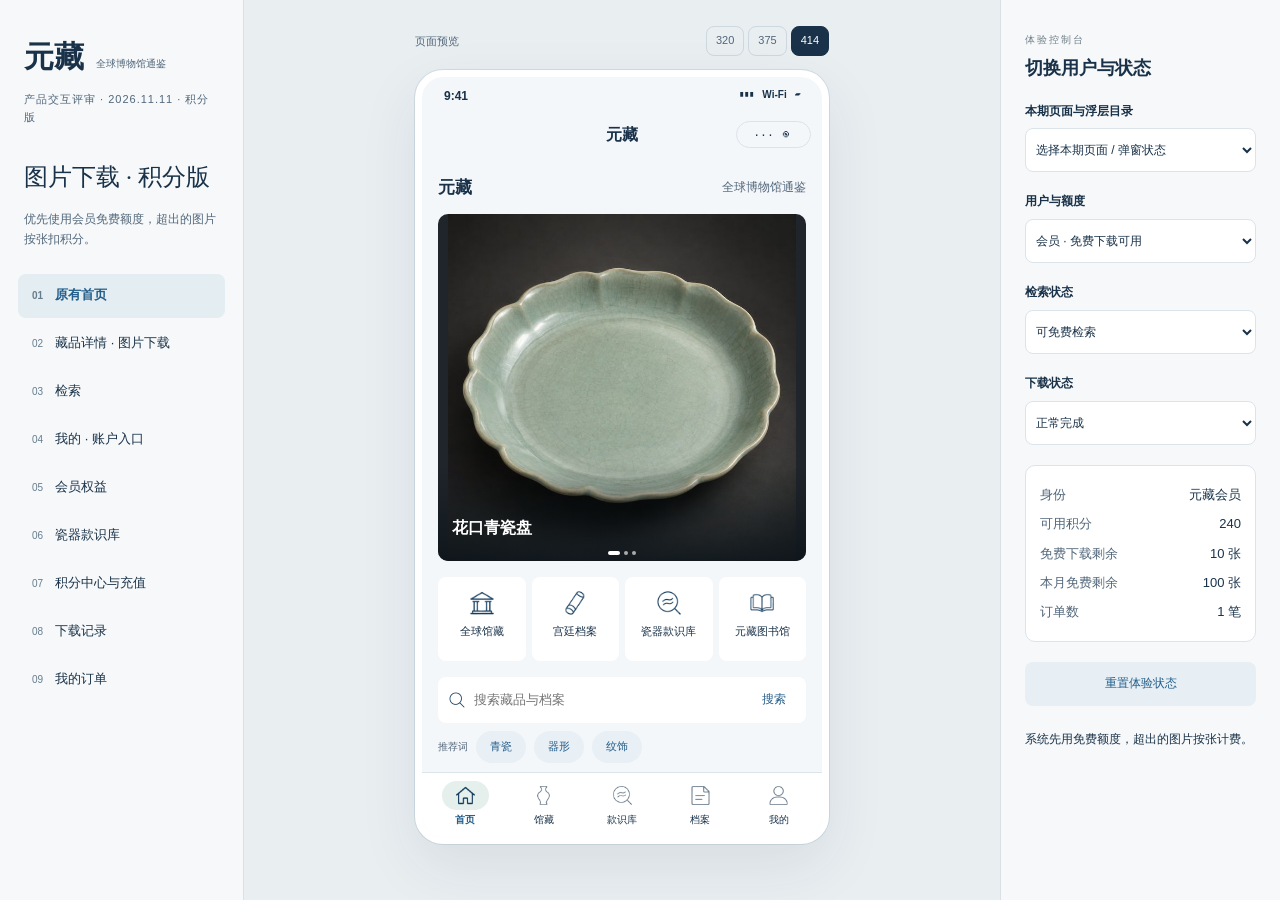
==== commit 6acbef55: "Simplify marks wall photo captions" ====
--- a/yuancang-points-marks/index.html
+++ b/yuancang-points-marks/index.html
@@ -40,6 +40,6 @@
     <button class="review-button" data-action="reset">重置体验状态</button>
     <div class="inspector" id="inspector"></div>
   </aside>
-  <script type="module" src="app.mjs?v=7"></script>
+  <script type="module" src="app.mjs?v=8"></script>
 </body>
 </html>
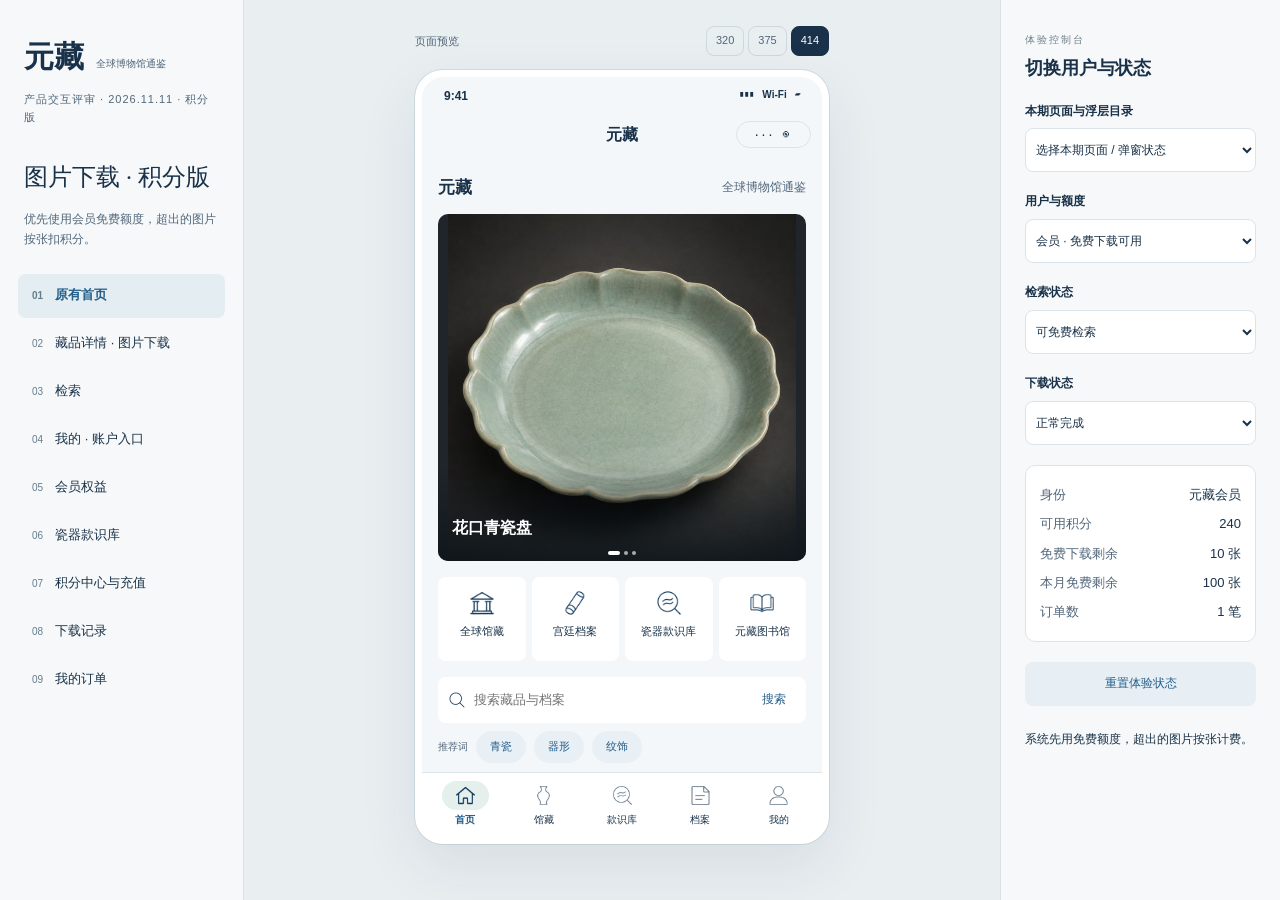
==== commit fec439ad: "Remove duplicate tags from the marks detail introduction" ====
--- a/yuancang-points-marks/index.html
+++ b/yuancang-points-marks/index.html
@@ -40,6 +40,6 @@
     <button class="review-button" data-action="reset">重置体验状态</button>
     <div class="inspector" id="inspector"></div>
   </aside>
-  <script type="module" src="app.mjs?v=8"></script>
+  <script type="module" src="app.mjs?v=9"></script>
 </body>
 </html>
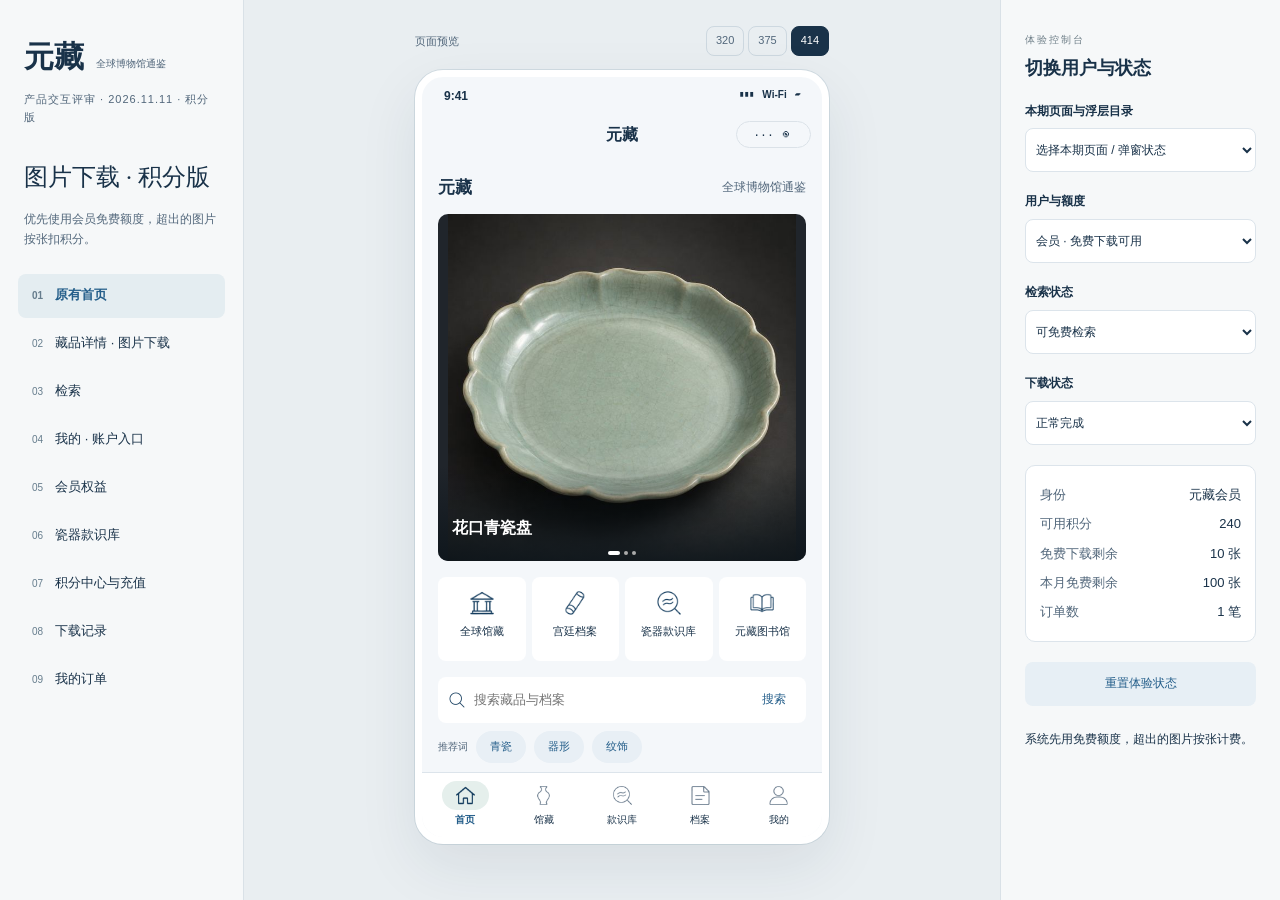
==== commit abd2a180: "Use one navigation bar and move sharing next to the marks title" ====
--- a/yuancang-points-marks/index.html
+++ b/yuancang-points-marks/index.html
@@ -40,6 +40,6 @@
     <button class="review-button" data-action="reset">重置体验状态</button>
     <div class="inspector" id="inspector"></div>
   </aside>
-  <script type="module" src="app.mjs?v=9"></script>
+  <script type="module" src="app.mjs?v=10"></script>
 </body>
 </html>
